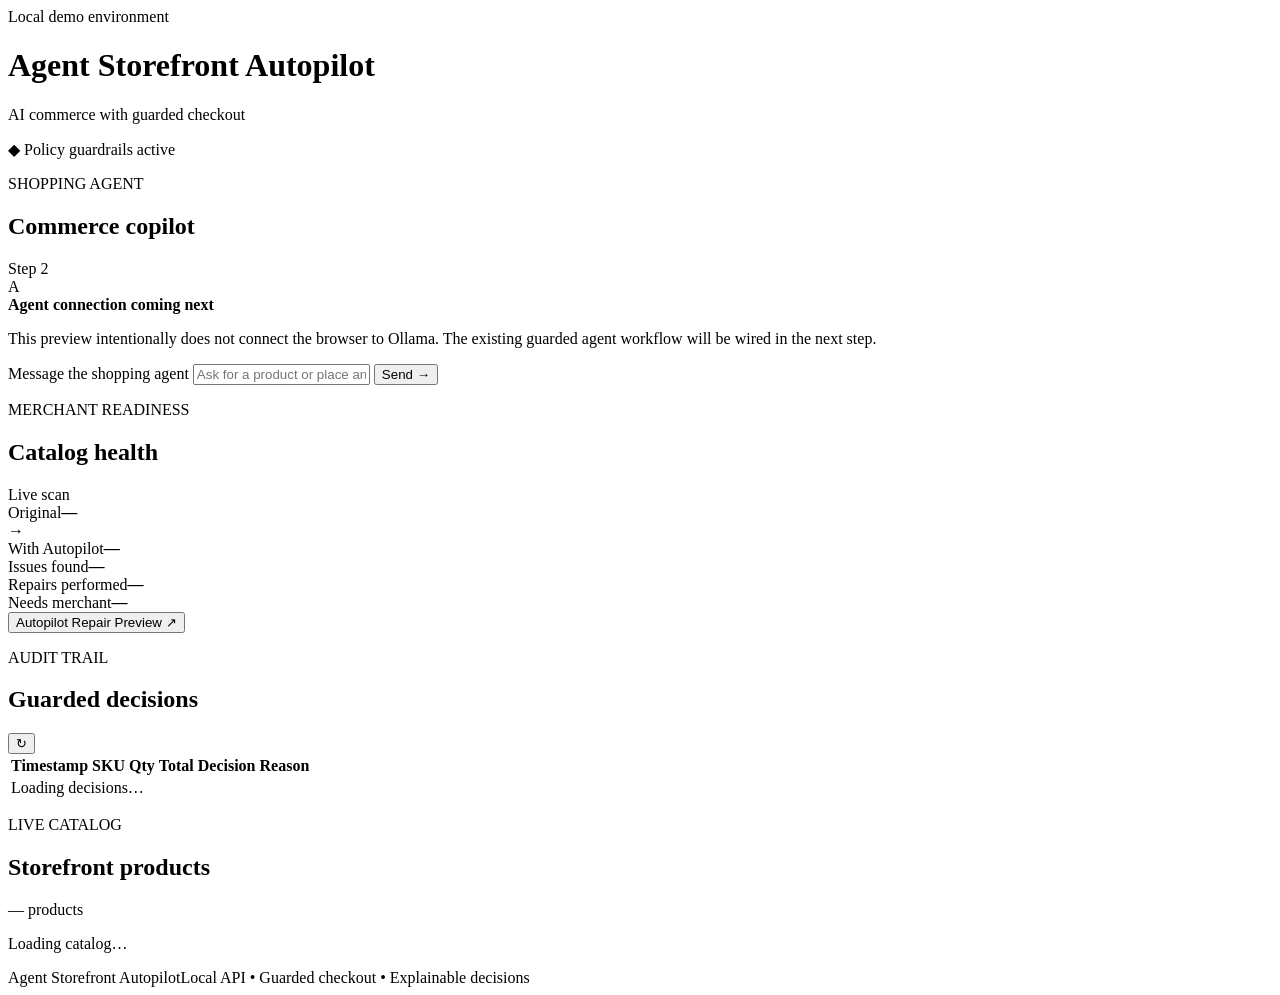
==== app/static/index.html @ 84f8f673 "added initail demo dashboard" ====
<!doctype html>
<html lang="en">
<head>
  <meta charset="utf-8">
  <meta name="viewport" content="width=device-width, initial-scale=1">
  <meta name="description" content="Agent Storefront Autopilot demo dashboard">
  <title>Agent Storefront Autopilot</title>
  <link rel="stylesheet" href="/static/styles.css">
</head>
<body>
  <div class="ambient ambient-one"></div>
  <div class="ambient ambient-two"></div>
  <main class="shell">
    <header class="hero">
      <div>
        <div class="eyebrow"><span class="pulse"></span> Local demo environment</div>
        <h1>Agent Storefront <span>Autopilot</span></h1>
        <p>AI commerce with guarded checkout</p>
      </div>
      <div class="guardrail"><span aria-hidden="true">◆</span> Policy guardrails active</div>
    </header>

    <section class="dashboard-grid" aria-label="Commerce dashboard">
      <article class="panel agent-panel">
        <div class="panel-heading">
          <div><p class="kicker">SHOPPING AGENT</p><h2>Commerce copilot</h2></div>
          <span class="status status-soon">Step 2</span>
        </div>
        <div class="conversation" id="conversation" aria-live="polite">
          <div class="agent-avatar">A</div>
          <div class="message">
            <strong>Agent connection coming next</strong>
            <p>This preview intentionally does not connect the browser to Ollama. The existing guarded agent workflow will be wired in the next step.</p>
          </div>
        </div>
        <form class="agent-form" id="agent-form">
          <label class="sr-only" for="agent-input">Message the shopping agent</label>
          <input id="agent-input" type="text" placeholder="Ask for a product or place an order…" autocomplete="off">
          <button type="submit">Send <span aria-hidden="true">→</span></button>
        </form>
      </article>

      <article class="panel readiness-panel">
        <div class="panel-heading">
          <div><p class="kicker">MERCHANT READINESS</p><h2>Catalog health</h2></div>
          <span class="status status-live">Live scan</span>
        </div>
        <div class="score-grid">
          <div class="score-card original">
            <span>Original</span><strong id="original-score">—</strong>
            <div class="progress"><i id="original-progress"></i></div>
          </div>
          <div class="score-arrow" aria-hidden="true">→</div>
          <div class="score-card autopilot">
            <span>With Autopilot</span><strong id="autopilot-score">—</strong>
            <div class="progress"><i id="autopilot-progress"></i></div>
          </div>
        </div>
        <div class="metric-row">
          <div><span>Issues found</span><strong id="issue-count">—</strong></div>
          <div><span>Repairs performed</span><strong id="repair-count">—</strong></div>
          <div><span>Needs merchant</span><strong id="unresolved-count">—</strong></div>
        </div>
        <button class="secondary-button" id="repair-button" type="button">Autopilot Repair Preview <span>↗</span></button>
        <div class="repair-details" id="repair-details" hidden></div>
      </article>

      <article class="panel audit-panel">
        <div class="panel-heading">
          <div><p class="kicker">AUDIT TRAIL</p><h2>Guarded decisions</h2></div>
          <button class="icon-button" id="refresh-audit" type="button" aria-label="Refresh audit trail" title="Refresh audit trail">↻</button>
        </div>
        <div class="table-wrap">
          <table>
            <thead><tr><th>Timestamp</th><th>SKU</th><th>Qty</th><th>Total</th><th>Decision</th><th>Reason</th></tr></thead>
            <tbody id="audit-body"><tr><td colspan="6" class="loading">Loading decisions…</td></tr></tbody>
          </table>
        </div>
      </article>

      <article class="panel catalog-panel">
        <div class="panel-heading">
          <div><p class="kicker">LIVE CATALOG</p><h2>Storefront products</h2></div>
          <span class="product-count" id="product-count">— products</span>
        </div>
        <div class="product-grid" id="product-grid"><p class="loading">Loading catalog…</p></div>
      </article>
    </section>
    <footer><span>Agent Storefront Autopilot</span><span>Local API • Guarded checkout • Explainable decisions</span></footer>
  </main>
  <script src="/static/app.js" defer></script>
</body>
</html>
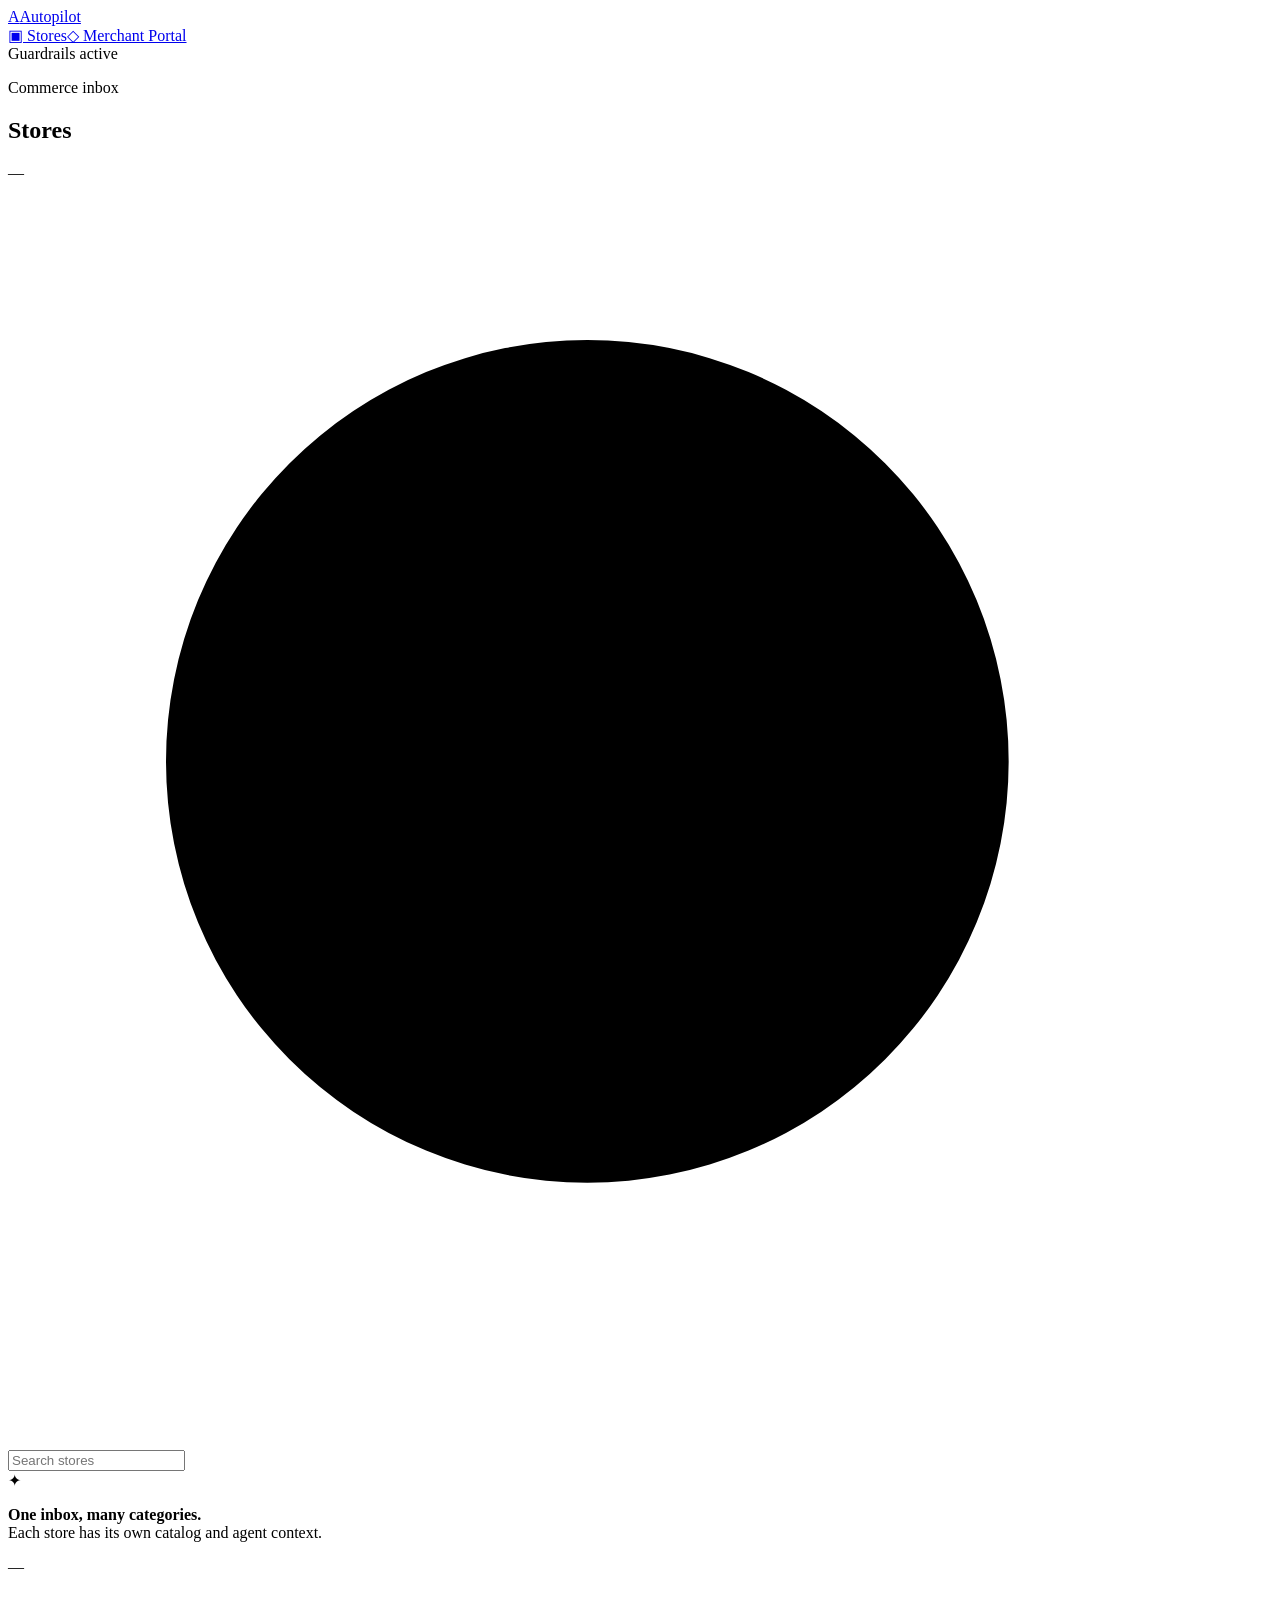
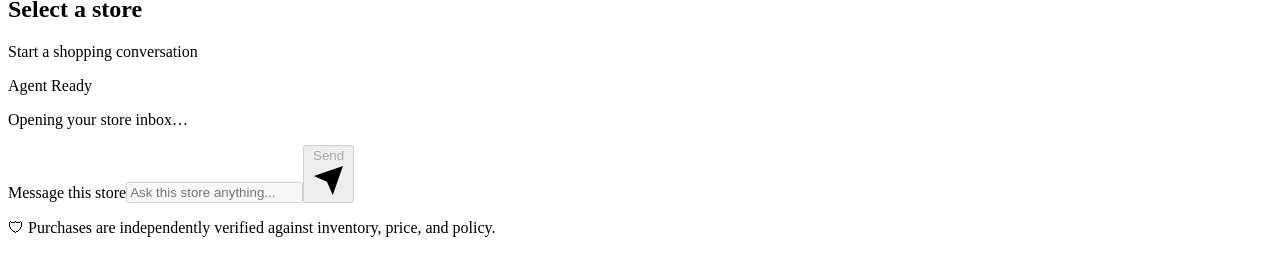
==== commit e0be354f: "add multi-crand commerce inbox ui" ====
--- a/app/static/index.html
+++ b/app/static/index.html
@@ -1,93 +1,28 @@
 <!doctype html>
 <html lang="en">
 <head>
-  <meta charset="utf-8">
-  <meta name="viewport" content="width=device-width, initial-scale=1">
-  <meta name="description" content="Agent Storefront Autopilot demo dashboard">
-  <title>Agent Storefront Autopilot</title>
-  <link rel="stylesheet" href="/static/styles.css">
+  <meta charset="utf-8"><meta name="viewport" content="width=device-width, initial-scale=1">
+  <meta name="description" content="Agent Storefront Autopilot — AI commerce with guarded checkout">
+  <title>Stores · Agent Storefront Autopilot</title><link rel="stylesheet" href="/static/styles.css">
 </head>
-<body>
-  <div class="ambient ambient-one"></div>
-  <div class="ambient ambient-two"></div>
-  <main class="shell">
-    <header class="hero">
-      <div>
-        <div class="eyebrow"><span class="pulse"></span> Local demo environment</div>
-        <h1>Agent Storefront <span>Autopilot</span></h1>
-        <p>AI commerce with guarded checkout</p>
-      </div>
-      <div class="guardrail"><span aria-hidden="true">◆</span> Policy guardrails active</div>
-    </header>
-
-    <section class="dashboard-grid" aria-label="Commerce dashboard">
-      <article class="panel agent-panel">
-        <div class="panel-heading">
-          <div><p class="kicker">SHOPPING AGENT</p><h2>Commerce copilot</h2></div>
-          <span class="status status-soon">Step 2</span>
-        </div>
-        <div class="conversation" id="conversation" aria-live="polite">
-          <div class="agent-avatar">A</div>
-          <div class="message">
-            <strong>Agent connection coming next</strong>
-            <p>This preview intentionally does not connect the browser to Ollama. The existing guarded agent workflow will be wired in the next step.</p>
-          </div>
-        </div>
-        <form class="agent-form" id="agent-form">
-          <label class="sr-only" for="agent-input">Message the shopping agent</label>
-          <input id="agent-input" type="text" placeholder="Ask for a product or place an order…" autocomplete="off">
-          <button type="submit">Send <span aria-hidden="true">→</span></button>
-        </form>
-      </article>
-
-      <article class="panel readiness-panel">
-        <div class="panel-heading">
-          <div><p class="kicker">MERCHANT READINESS</p><h2>Catalog health</h2></div>
-          <span class="status status-live">Live scan</span>
-        </div>
-        <div class="score-grid">
-          <div class="score-card original">
-            <span>Original</span><strong id="original-score">—</strong>
-            <div class="progress"><i id="original-progress"></i></div>
-          </div>
-          <div class="score-arrow" aria-hidden="true">→</div>
-          <div class="score-card autopilot">
-            <span>With Autopilot</span><strong id="autopilot-score">—</strong>
-            <div class="progress"><i id="autopilot-progress"></i></div>
-          </div>
-        </div>
-        <div class="metric-row">
-          <div><span>Issues found</span><strong id="issue-count">—</strong></div>
-          <div><span>Repairs performed</span><strong id="repair-count">—</strong></div>
-          <div><span>Needs merchant</span><strong id="unresolved-count">—</strong></div>
-        </div>
-        <button class="secondary-button" id="repair-button" type="button">Autopilot Repair Preview <span>↗</span></button>
-        <div class="repair-details" id="repair-details" hidden></div>
-      </article>
-
-      <article class="panel audit-panel">
-        <div class="panel-heading">
-          <div><p class="kicker">AUDIT TRAIL</p><h2>Guarded decisions</h2></div>
-          <button class="icon-button" id="refresh-audit" type="button" aria-label="Refresh audit trail" title="Refresh audit trail">↻</button>
-        </div>
-        <div class="table-wrap">
-          <table>
-            <thead><tr><th>Timestamp</th><th>SKU</th><th>Qty</th><th>Total</th><th>Decision</th><th>Reason</th></tr></thead>
-            <tbody id="audit-body"><tr><td colspan="6" class="loading">Loading decisions…</td></tr></tbody>
-          </table>
-        </div>
-      </article>
-
-      <article class="panel catalog-panel">
-        <div class="panel-heading">
-          <div><p class="kicker">LIVE CATALOG</p><h2>Storefront products</h2></div>
-          <span class="product-count" id="product-count">— products</span>
-        </div>
-        <div class="product-grid" id="product-grid"><p class="loading">Loading catalog…</p></div>
-      </article>
-    </section>
-    <footer><span>Agent Storefront Autopilot</span><span>Local API • Guarded checkout • Explainable decisions</span></footer>
+<body><div class="app-shell">
+  <nav class="product-nav" aria-label="Primary navigation">
+    <a class="brand" href="/dashboard"><span class="brand-mark">A</span><span>Autopilot</span></a>
+    <div class="nav-links"><a class="nav-link active" href="/dashboard" aria-current="page"><span>▣</span> Stores</a><a class="nav-link" href="/merchant/readiness"><span>◇</span> Merchant Portal</a></div>
+    <div class="nav-foot"><i></i> Guardrails active</div>
+  </nav>
+  <aside class="store-sidebar" aria-label="Store inbox">
+    <header class="sidebar-header"><div><p class="eyebrow">Commerce inbox</p><h1>Stores</h1></div><span class="store-count" id="store-count">—</span></header>
+    <label class="search-box" for="store-search"><svg viewBox="0 0 24 24"><path d="m21 21-4.35-4.35m2.35-5.65a8 8 0 1 1-16 0 8 8 0 0 1 16 0Z"/></svg><input id="store-search" type="search" placeholder="Search stores" autocomplete="off"></label>
+    <div class="store-list" id="store-list" aria-live="polite" aria-busy="true"><div class="store-skeleton"></div><div class="store-skeleton"></div></div>
+    <div class="sidebar-note"><span>✦</span><p><strong>One inbox, many categories.</strong><br>Each store has its own catalog and agent context.</p></div>
+  </aside>
+  <main class="conversation-panel">
+    <header class="conversation-header"><div class="merchant-avatar avatar-large" id="header-avatar">—</div><div class="merchant-heading"><h2 id="merchant-name">Select a store</h2><p id="merchant-category">Start a shopping conversation</p></div><span class="agent-status" id="agent-status"><i></i> Agent Ready</span></header>
+    <section class="messages" id="conversation" aria-live="polite"><div class="conversation-loading"><span></span><p>Opening your store inbox…</p></div></section>
+    <footer class="composer-wrap"><p class="integration-note" id="integration-note" hidden></p><form class="composer" id="agent-form"><label class="sr-only" for="agent-input">Message this store</label><input id="agent-input" placeholder="Ask this store anything..." disabled><button type="submit" disabled>Send <svg viewBox="0 0 24 24"><path d="m22 2-7 20-4-9-9-4 20-7Z"/><path d="m22 2-11 11"/></svg></button></form><p class="composer-caption">🛡 Purchases are independently verified against inventory, price, and policy.</p></footer>
   </main>
-  <script src="/static/app.js" defer></script>
-</body>
-</html>
+</div>
+<template id="product-card-template"><article class="product-card"><div class="product-heading"><div><p class="product-category"></p><h3 class="product-name"></h3><p class="product-sku"></p></div><p class="product-price"></p></div><p class="product-stock"></p><div class="product-attributes"></div><button class="buy-button" type="button">Buy <span>→</span></button></article></template>
+<template id="checkout-status-template"><article class="checkout-card"><div class="checkout-icon"></div><div class="checkout-content"><p class="checkout-label"></p><h3 class="checkout-title"></h3><div class="checkout-body"></div></div></article></template>
+<script src="/static/app.js" defer></script></body></html>
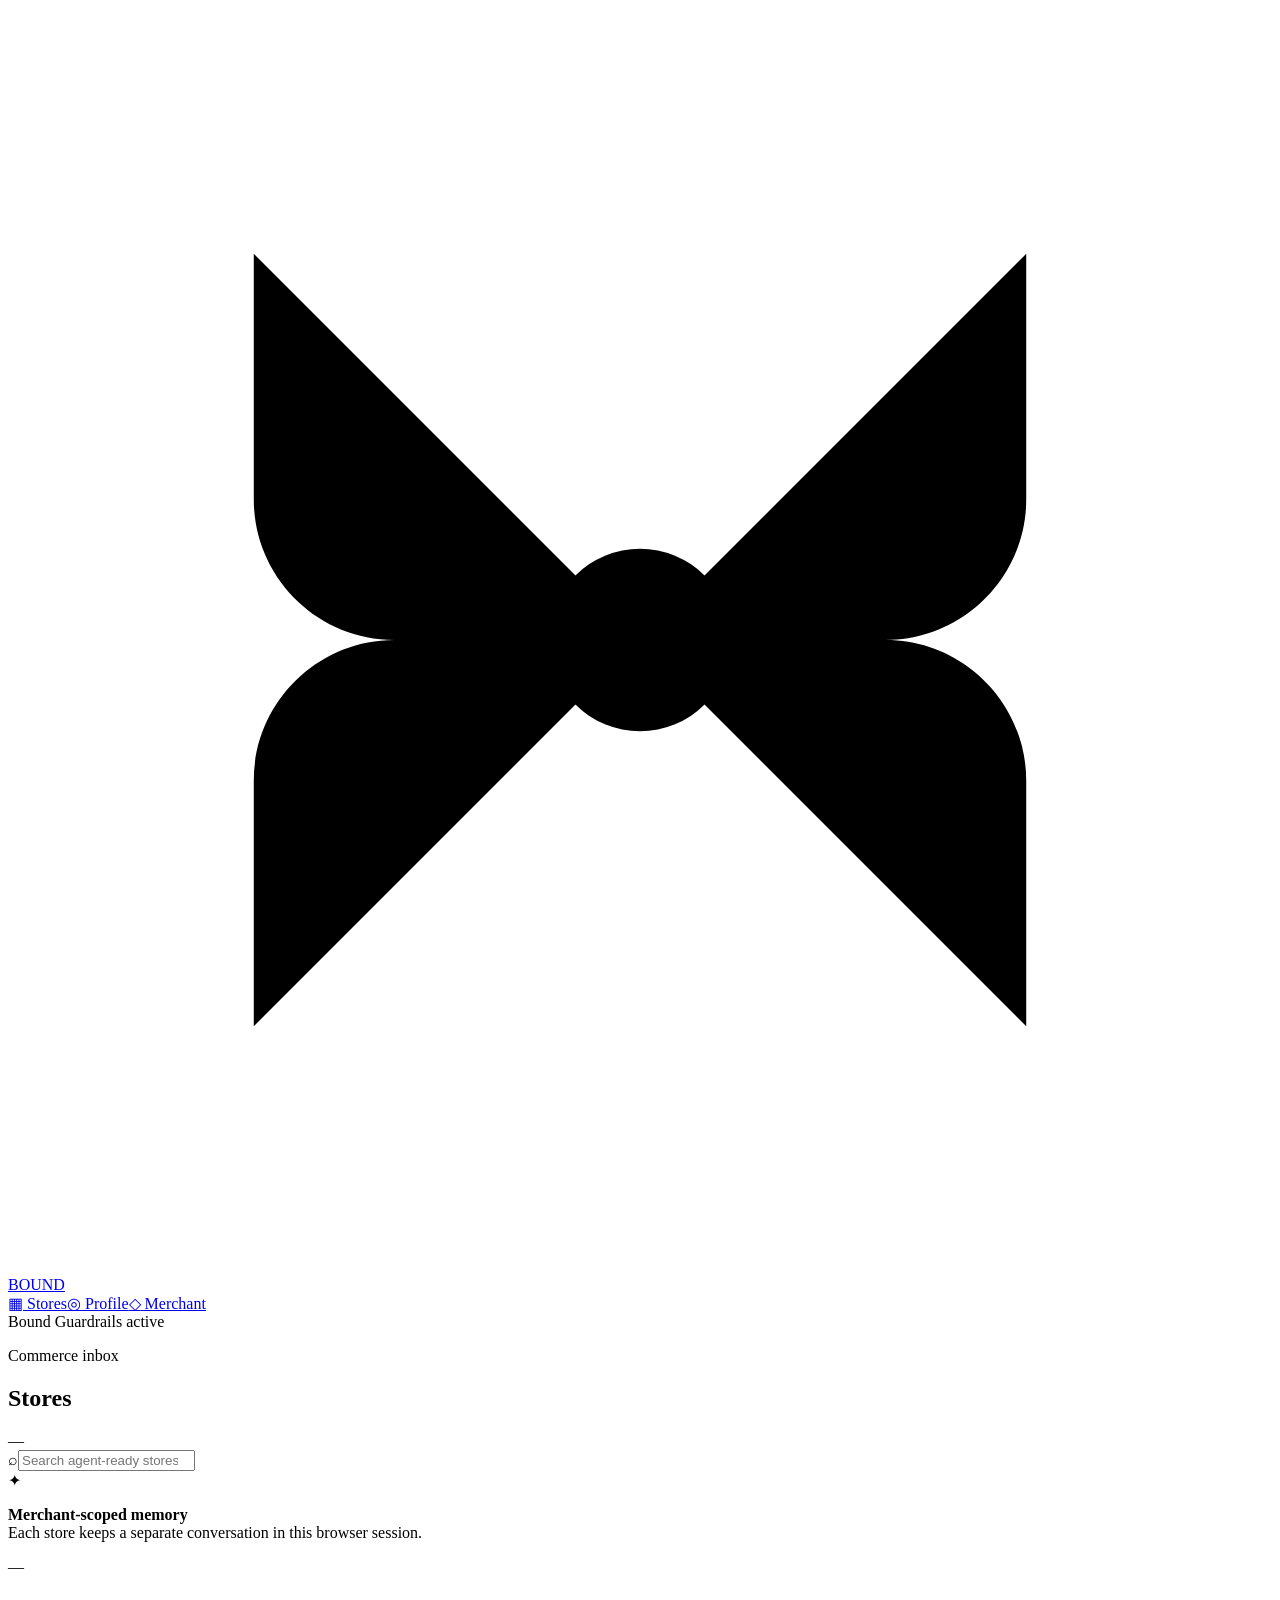
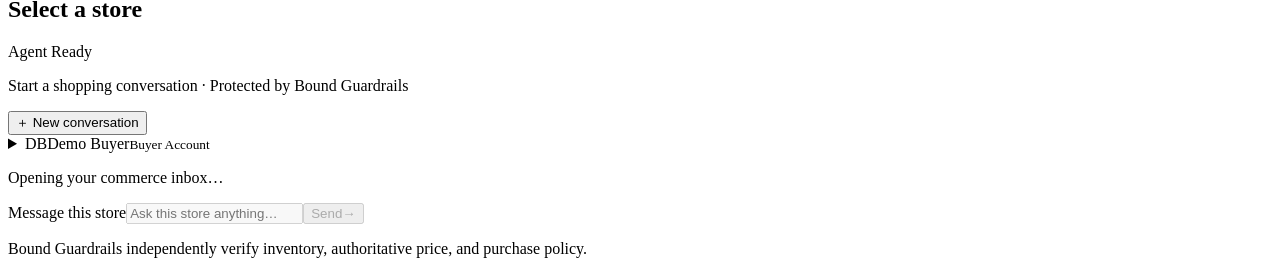
==== commit 18ebad9d: "changes made in dashboard" ====
--- a/app/static/index.html
+++ b/app/static/index.html
@@ -1,28 +1,6 @@
-<!doctype html>
-<html lang="en">
-<head>
-  <meta charset="utf-8"><meta name="viewport" content="width=device-width, initial-scale=1">
-  <meta name="description" content="Agent Storefront Autopilot — AI commerce with guarded checkout">
-  <title>Stores · Agent Storefront Autopilot</title><link rel="stylesheet" href="/static/styles.css">
-</head>
-<body><div class="app-shell">
-  <nav class="product-nav" aria-label="Primary navigation">
-    <a class="brand" href="/dashboard"><span class="brand-mark">A</span><span>Autopilot</span></a>
-    <div class="nav-links"><a class="nav-link active" href="/dashboard" aria-current="page"><span>▣</span> Stores</a><a class="nav-link" href="/merchant/readiness"><span>◇</span> Merchant Portal</a></div>
-    <div class="nav-foot"><i></i> Guardrails active</div>
-  </nav>
-  <aside class="store-sidebar" aria-label="Store inbox">
-    <header class="sidebar-header"><div><p class="eyebrow">Commerce inbox</p><h1>Stores</h1></div><span class="store-count" id="store-count">—</span></header>
-    <label class="search-box" for="store-search"><svg viewBox="0 0 24 24"><path d="m21 21-4.35-4.35m2.35-5.65a8 8 0 1 1-16 0 8 8 0 0 1 16 0Z"/></svg><input id="store-search" type="search" placeholder="Search stores" autocomplete="off"></label>
-    <div class="store-list" id="store-list" aria-live="polite" aria-busy="true"><div class="store-skeleton"></div><div class="store-skeleton"></div></div>
-    <div class="sidebar-note"><span>✦</span><p><strong>One inbox, many categories.</strong><br>Each store has its own catalog and agent context.</p></div>
-  </aside>
-  <main class="conversation-panel">
-    <header class="conversation-header"><div class="merchant-avatar avatar-large" id="header-avatar">—</div><div class="merchant-heading"><h2 id="merchant-name">Select a store</h2><p id="merchant-category">Start a shopping conversation</p></div><span class="agent-status" id="agent-status"><i></i> Agent Ready</span></header>
-    <section class="messages" id="conversation" aria-live="polite"><div class="conversation-loading"><span></span><p>Opening your store inbox…</p></div></section>
-    <footer class="composer-wrap"><p class="integration-note" id="integration-note" hidden></p><form class="composer" id="agent-form"><label class="sr-only" for="agent-input">Message this store</label><input id="agent-input" placeholder="Ask this store anything..." disabled><button type="submit" disabled>Send <svg viewBox="0 0 24 24"><path d="m22 2-7 20-4-9-9-4 20-7Z"/><path d="m22 2-11 11"/></svg></button></form><p class="composer-caption">🛡 Purchases are independently verified against inventory, price, and policy.</p></footer>
-  </main>
-</div>
-<template id="product-card-template"><article class="product-card"><div class="product-heading"><div><p class="product-category"></p><h3 class="product-name"></h3><p class="product-sku"></p></div><p class="product-price"></p></div><p class="product-stock"></p><div class="product-attributes"></div><button class="buy-button" type="button">Buy <span>→</span></button></article></template>
-<template id="checkout-status-template"><article class="checkout-card"><div class="checkout-icon"></div><div class="checkout-content"><p class="checkout-label"></p><h3 class="checkout-title"></h3><div class="checkout-body"></div></div></article></template>
-<script src="/static/app.js" defer></script></body></html>
+<!doctype html><html lang="en"><head><meta charset="utf-8"><meta name="viewport" content="width=device-width,initial-scale=1"><meta name="description" content="Bound — agent commerce within your boundaries"><title>Stores · Bound</title><link rel="stylesheet" href="/static/styles.css"></head><body><div class="app-shell">
+<nav class="product-nav" aria-label="Primary navigation"><a class="brand" href="/dashboard"><svg class="brand-mark" viewBox="0 0 36 36" aria-hidden="true"><path class="bound-path" d="M7 7v7c0 2.2 1.8 4 4 4h14c2.2 0 4 1.8 4 4v7"/><path class="bound-path" d="M29 7v7c0 2.2-1.8 4-4 4H11c-2.2 0-4 1.8-4 4v7"/><circle cx="18" cy="18" r="2.6"/></svg><span>BOUND</span></a><div class="nav-links"><a class="nav-link active" href="/dashboard" aria-current="page"><span>▦</span> Stores</a><a class="nav-link" href="/profile"><span>◎</span> Profile</a><a class="nav-link" href="/merchant-portal"><span>◇</span> Merchant</a></div><div class="nav-foot"><i></i> Bound Guardrails active</div></nav>
+<aside class="store-sidebar" aria-label="Store inbox"><header class="sidebar-header"><div><p class="eyebrow">Commerce inbox</p><h1>Stores</h1></div><span class="store-count" id="store-count">—</span></header><label class="search-box" for="store-search"><span aria-hidden="true">⌕</span><input id="store-search" type="search" placeholder="Search agent-ready stores" autocomplete="off"></label><div class="store-list" id="store-list" aria-live="polite" aria-busy="true"><div class="store-skeleton"></div><div class="store-skeleton"></div></div><div class="sidebar-note"><span>✦</span><p><strong>Merchant-scoped memory</strong><br>Each store keeps a separate conversation in this browser session.</p></div></aside>
+<main class="conversation-panel"><header class="conversation-header"><div class="merchant-avatar avatar-large" id="header-avatar">—</div><div class="merchant-heading"><div><h2 id="merchant-name">Select a store</h2><span class="ready"><i></i> Agent Ready</span></div><p><span id="merchant-category">Start a shopping conversation</span> · Protected by Bound Guardrails</p></div><button class="new-chat" id="new-chat" type="button">＋ New conversation</button><details class="profile-control"><summary aria-label="Open Demo Buyer menu"><span class="nav-avatar">DB</span><span>Demo Buyer<small>Buyer Account</small></span></summary><div><a href="/profile">Profile</a><a href="/profile#mandate-heading">Purchase Mandate</a><a href="/login">Sign out / Return to login</a></div></details></header><section class="messages" id="conversation" aria-live="polite"><div class="conversation-loading"><span></span><p>Opening your commerce inbox…</p></div></section><footer class="composer-wrap"><p class="integration-note" id="integration-note" hidden></p><form class="composer" id="agent-form"><label class="sr-only" for="agent-input">Message this store</label><input id="agent-input" placeholder="Ask this store anything…" disabled><button type="submit" disabled><span class="send-label">Send</span><span aria-hidden="true">→</span></button></form><p class="composer-caption">Bound Guardrails independently verify inventory, authoritative price, and purchase policy.</p></footer></main></div>
+<template id="product-card-template"><article class="product-card"><div class="product-heading"><div><p class="product-category"></p><h3 class="product-name"></h3><p class="product-description"></p></div><p class="product-price"></p></div><div class="product-meta"><p class="product-stock"></p><p class="product-sku"></p></div><div class="product-attributes"></div><button class="buy-button" type="button"><span>Buy now</span><b>→</b></button></article></template>
+<template id="checkout-status-template"><article class="checkout-card"><div class="checkout-top"><span class="checkout-icon"></span><p class="checkout-label"></p><span class="checkout-state"></span></div><div class="checkout-summary"><div><h3 class="checkout-title"></h3><p class="checkout-amount"></p></div><div class="checkout-body"></div></div></article></template><script src="/static/app.js" defer></script></body></html>
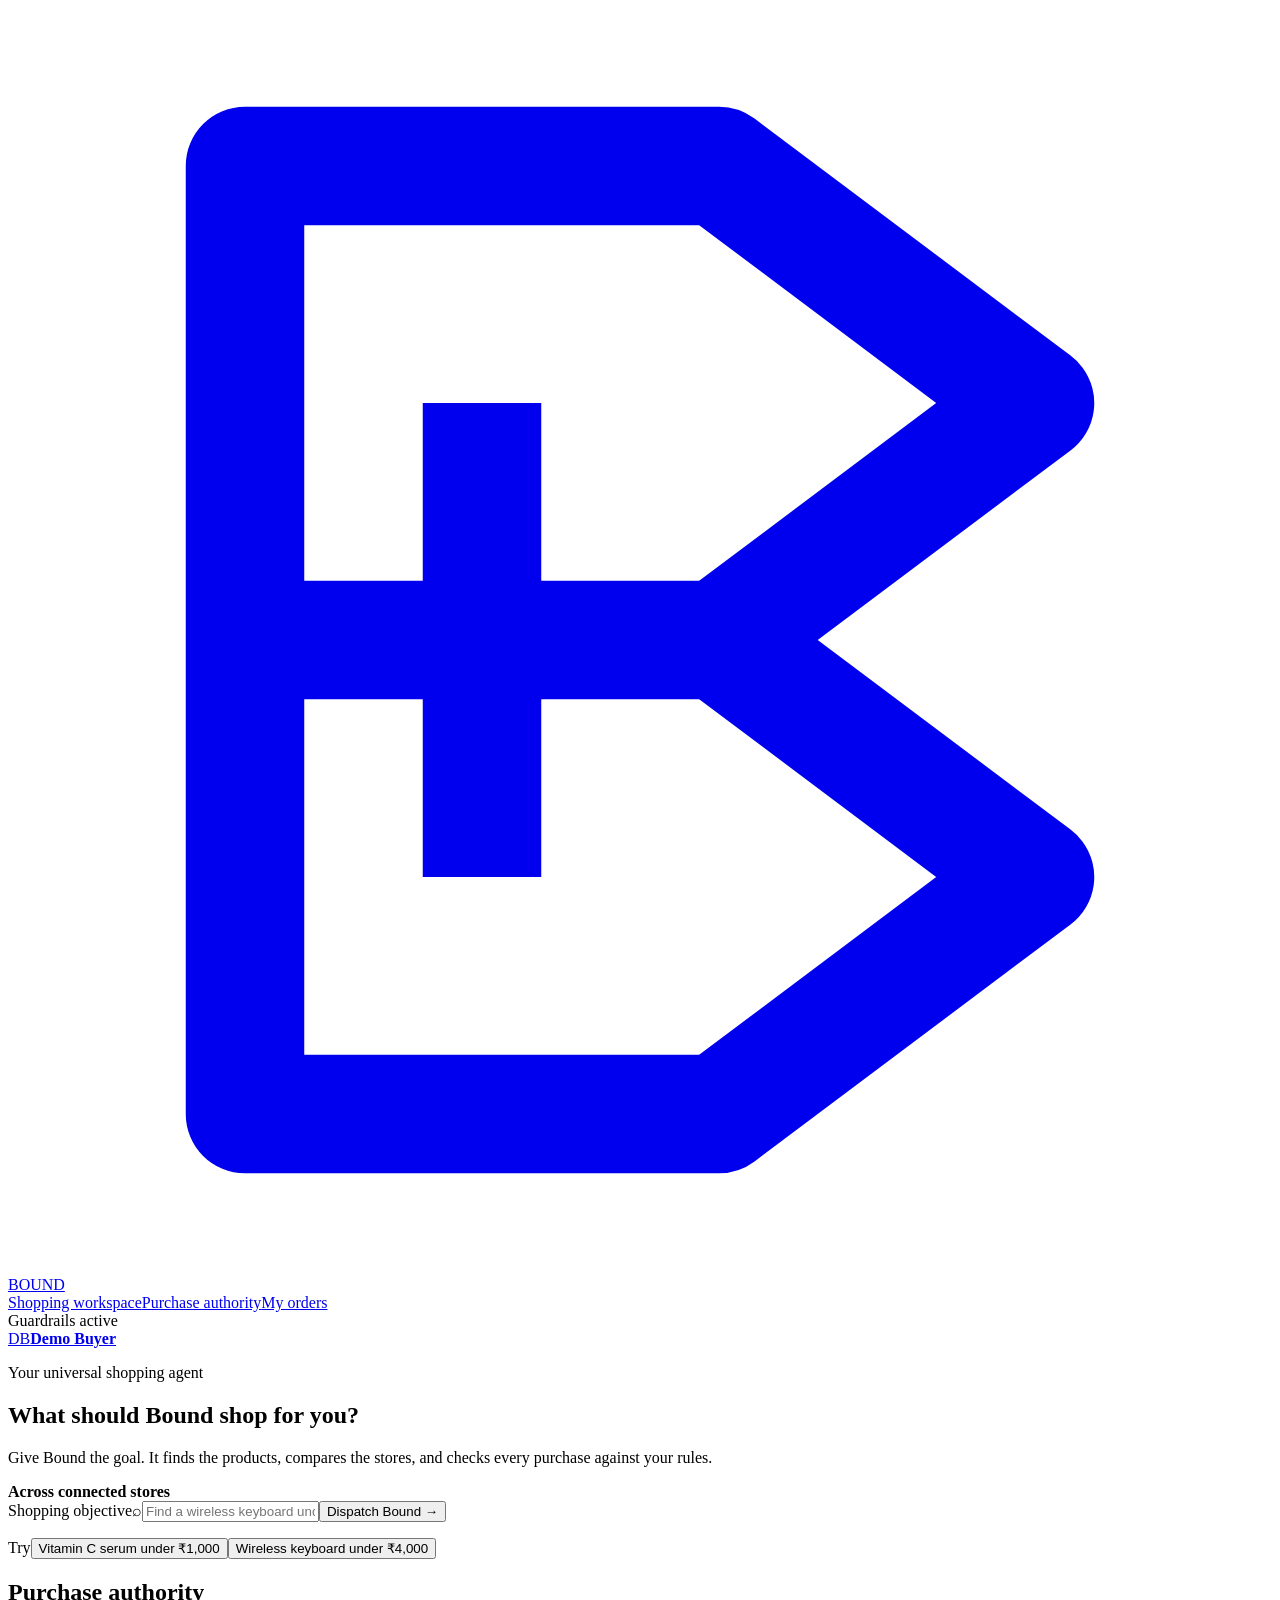
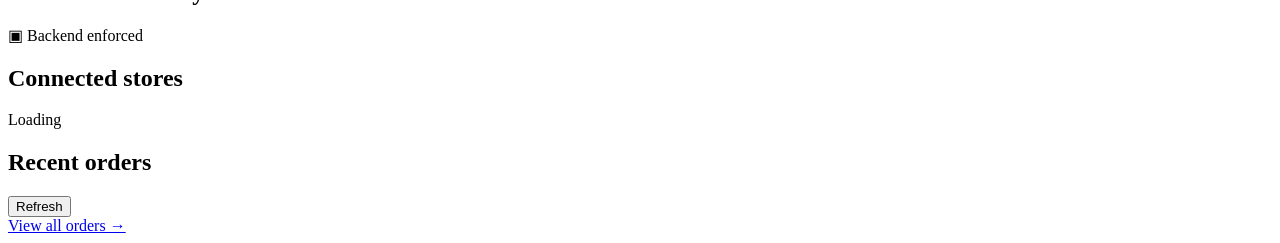
==== commit 3ca1d7d2: "added voice feature" ====
--- a/app/static/index.html
+++ b/app/static/index.html
@@ -1,6 +1,16 @@
-<!doctype html><html lang="en"><head><meta charset="utf-8"><meta name="viewport" content="width=device-width,initial-scale=1"><meta name="description" content="Bound — agent commerce within your boundaries"><title>Stores · Bound</title><link rel="stylesheet" href="/static/styles.css"></head><body><div class="app-shell">
-<nav class="product-nav" aria-label="Primary navigation"><a class="brand" href="/dashboard"><svg class="brand-mark" viewBox="0 0 36 36" aria-hidden="true"><path class="bound-path" d="M7 7v7c0 2.2 1.8 4 4 4h14c2.2 0 4 1.8 4 4v7"/><path class="bound-path" d="M29 7v7c0 2.2-1.8 4-4 4H11c-2.2 0-4 1.8-4 4v7"/><circle cx="18" cy="18" r="2.6"/></svg><span>BOUND</span></a><div class="nav-links"><a class="nav-link active" href="/dashboard" aria-current="page"><span>▦</span> Stores</a><a class="nav-link" href="/profile"><span>◎</span> Profile</a><a class="nav-link" href="/merchant-portal"><span>◇</span> Merchant</a></div><div class="nav-foot"><i></i> Bound Guardrails active</div></nav>
-<aside class="store-sidebar" aria-label="Store inbox"><header class="sidebar-header"><div><p class="eyebrow">Commerce inbox</p><h1>Stores</h1></div><span class="store-count" id="store-count">—</span></header><label class="search-box" for="store-search"><span aria-hidden="true">⌕</span><input id="store-search" type="search" placeholder="Search agent-ready stores" autocomplete="off"></label><div class="store-list" id="store-list" aria-live="polite" aria-busy="true"><div class="store-skeleton"></div><div class="store-skeleton"></div></div><div class="sidebar-note"><span>✦</span><p><strong>Merchant-scoped memory</strong><br>Each store keeps a separate conversation in this browser session.</p></div></aside>
-<main class="conversation-panel"><header class="conversation-header"><div class="merchant-avatar avatar-large" id="header-avatar">—</div><div class="merchant-heading"><div><h2 id="merchant-name">Select a store</h2><span class="ready"><i></i> Agent Ready</span></div><p><span id="merchant-category">Start a shopping conversation</span> · Protected by Bound Guardrails</p></div><button class="new-chat" id="new-chat" type="button">＋ New conversation</button><details class="profile-control"><summary aria-label="Open Demo Buyer menu"><span class="nav-avatar">DB</span><span>Demo Buyer<small>Buyer Account</small></span></summary><div><a href="/profile">Profile</a><a href="/profile#mandate-heading">Purchase Mandate</a><a href="/login">Sign out / Return to login</a></div></details></header><section class="messages" id="conversation" aria-live="polite"><div class="conversation-loading"><span></span><p>Opening your commerce inbox…</p></div></section><footer class="composer-wrap"><p class="integration-note" id="integration-note" hidden></p><form class="composer" id="agent-form"><label class="sr-only" for="agent-input">Message this store</label><input id="agent-input" placeholder="Ask this store anything…" disabled><button type="submit" disabled><span class="send-label">Send</span><span aria-hidden="true">→</span></button></form><p class="composer-caption">Bound Guardrails independently verify inventory, authoritative price, and purchase policy.</p></footer></main></div>
-<template id="product-card-template"><article class="product-card"><div class="product-heading"><div><p class="product-category"></p><h3 class="product-name"></h3><p class="product-description"></p></div><p class="product-price"></p></div><div class="product-meta"><p class="product-stock"></p><p class="product-sku"></p></div><div class="product-attributes"></div><button class="buy-button" type="button"><span>Buy now</span><b>→</b></button></article></template>
-<template id="checkout-status-template"><article class="checkout-card"><div class="checkout-top"><span class="checkout-icon"></span><p class="checkout-label"></p><span class="checkout-state"></span></div><div class="checkout-summary"><div><h3 class="checkout-title"></h3><p class="checkout-amount"></p></div><div class="checkout-body"></div></div></article></template><script src="/static/app.js" defer></script></body></html>
+<!doctype html>
+<html lang="en"><head><meta charset="utf-8"><meta name="viewport" content="width=device-width,initial-scale=1"><meta name="description" content="Bound universal shopping workspace"><title>Shop with Bound</title><link rel="stylesheet" href="/static/styles.css"></head>
+<body class="buyer-page">
+<header class="topbar"><a class="brand" href="/login" aria-label="Bound home"><svg class="brand-mark" viewBox="0 0 32 32" aria-hidden="true" fill="none"><path d="M6 4v24h12l8-6-8-6 8-6-8-6H6Z" stroke="currentColor" stroke-width="3" stroke-linejoin="round"/><path d="M6 16h12M12 10v12" stroke="currentColor" stroke-width="3"/></svg><span>BOUND</span></a><nav aria-label="Buyer navigation"><a class="active" href="/dashboard">Shopping workspace</a><a href="/profile">Purchase authority</a><a href="/orders">My orders</a></nav><div class="network"><i></i> Guardrails active</div><a class="account" href="/buyer-login"><span id="buyer-initials">DB</span><b id="buyer-name">Demo Buyer</b></a></header>
+<main class="page-container">
+  <section class="intent-hero" aria-labelledby="workspace-title"><div class="hero-copy"><p class="eyebrow">Your universal shopping agent</p><h1 id="workspace-title">What should Bound shop for you?</h1><p>Give Bound the goal. It finds the products, compares the stores, and checks every purchase against your rules.</p></div><div class="intent-products" aria-hidden="true"><span class="mini-product serum"></span><span class="mini-product keyboard"></span><b>Across connected stores</b></div>
+    <form id="agent-form" class="intent-box"><label class="sr-only" for="agent-input">Shopping objective</label><span class="goal-input-tools"><span id="goal-search-icon" aria-hidden="true">&#8981;</span><button id="voice-goal" class="voice-goal" type="button" aria-label="Speak a shopping goal" aria-pressed="false" aria-describedby="voice-status" hidden><svg viewBox="0 0 24 24" width="21" height="21" fill="none" stroke="currentColor" stroke-width="1.8" stroke-linecap="round" aria-hidden="true"><rect x="9" y="3" width="6" height="12" rx="3"/><path d="M6 11v1a6 6 0 0 0 12 0v-1M12 18v3M9 21h6"/></svg></button></span><input id="agent-input" autocomplete="off" placeholder="Find a wireless keyboard under ₹4,000 and buy the best one." required><button type="submit">Dispatch Bound <b>→</b></button></form>
+    <p id="voice-status" class="voice-status" role="status" aria-live="polite"></p>
+    <div class="examples" aria-label="Example shopping goals"><span>Try</span><button data-goal="Buy me a Vitamin C serum under ₹1,000.">Vitamin C serum under ₹1,000</button><button data-goal="Find a wireless keyboard under ₹4,000 and buy the best one.">Wireless keyboard under ₹4,000</button></div>
+  </section>
+  <section id="execution" class="execution" hidden aria-live="polite"><div class="execution-head"><div><p class="eyebrow">Bound execution</p><h2 id="goal-display"></h2></div><span id="execution-state" class="badge blue">Working</span></div><div id="steps" class="step-grid"></div><p id="agent-summary" class="agent-summary"></p><div id="candidates" class="candidate-grid"></div><div id="order-result"></div></section>
+  <section class="authority" aria-labelledby="authority-title"><div class="section-head"><h2 id="authority-title">Purchase authority</h2><span class="authority-trust"><span aria-hidden="true">&#9635;</span> Backend enforced</span></div><div id="authority-tiers" class="tier-grid"><div class="skeleton"></div></div></section>
+  <div class="dashboard-grid"><section aria-labelledby="stores-title"><div class="section-head"><h2 id="stores-title">Connected stores</h2><span id="store-count" class="meta">Loading</span></div><div id="stores" class="stores-grid" aria-busy="true"></div></section><section aria-labelledby="activity-title"><div class="section-head"><h2 id="activity-title">Recent orders</h2><button id="refresh-activity" class="text-button">Refresh</button></div><div id="activity" class="activity-list"></div><a class="text-button" href="/orders">View all orders &rarr;</a></section></div>
+</main>
+<template id="product-template"><article class="product-card"><div class="product-image" role="img"><span class="product-fallback">Product preview</span><span class="winner">Candidate</span></div><div class="product-body"><p class="product-category"></p><h3 class="product-name"></h3><p class="product-description"></p><div class="product-bottom"><strong class="product-price"></strong><span class="product-stock"></span></div><p class="product-source"></p><button class="select-product" type="button">Buy this verified item</button></div></article></template>
+<script src="/static/app.js" defer></script><script src="/static/voice-input.js" defer></script></body></html>
